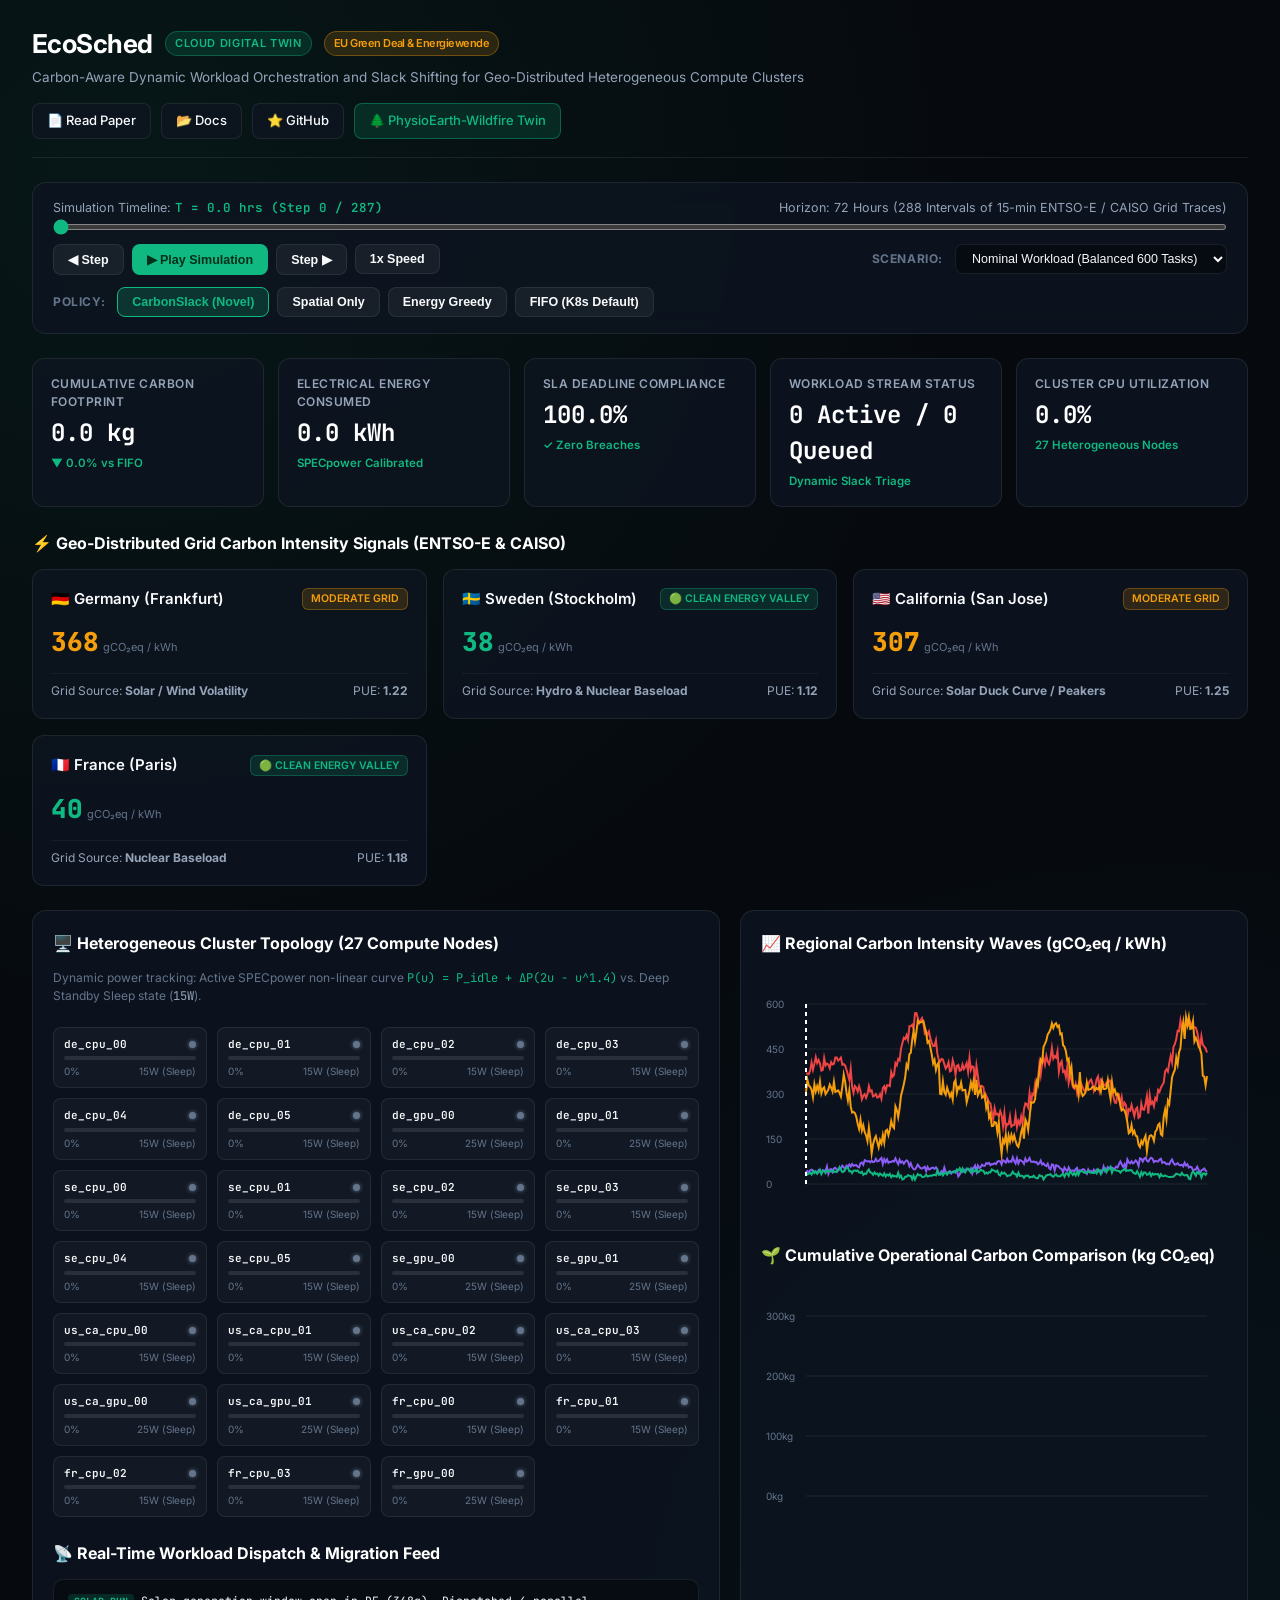
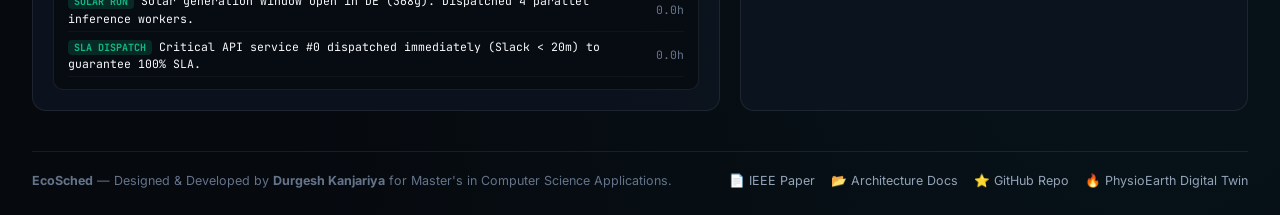
==== dashboard/index.html @ f652f5c0 "feat: add interactive digital twin, web paper, docs, and GitHub Pages deployment" ====
<!DOCTYPE html>
<html lang="en">
<head>
  <meta charset="UTF-8">
  <meta name="viewport" content="width=device-width, initial-scale=1.0">
  <meta http-equiv="Cache-Control" content="no-cache, no-store, must-revalidate">
  <meta http-equiv="Pragma" content="no-cache">
  <meta http-equiv="Expires" content="0">
  <title>EcoSched: Carbon-Aware Cluster Digital Twin & Simulator</title>
  <link rel="preconnect" href="https://fonts.googleapis.com">
  <link rel="preconnect" href="https://fonts.gstatic.com" crossorigin>
  <link href="https://fonts.googleapis.com/css2?family=Inter:wght@400;500;600;700;800&family=JetBrains+Mono:wght@400;600;700&display=swap" rel="stylesheet">
  <link rel="stylesheet" href="styles.css">
</head>
<body>
  <div class="container">
    <!-- Header -->
    <header>
      <div class="title-area">
        <h1>
          EcoSched
          <span class="badge-tag">Cloud Digital Twin</span>
          <span class="badge-flag">EU Green Deal & Energiewende</span>
        </h1>
        <p class="subtitle">
          Carbon-Aware Dynamic Workload Orchestration and Slack Shifting for Geo-Distributed Heterogeneous Compute Clusters
        </p>
      </div>
      <div class="header-links">
        <a href="paper.html" class="btn-link">📄 Read Paper</a>
        <a href="docs.html" class="btn-link">📂 Docs</a>
        <a href="https://github.com/durgesh261/EcoSched" class="btn-link" target="_blank" rel="noopener noreferrer">⭐ GitHub</a>
        <a href="https://durgesh261.github.io/PhysioEarth-Wildfire/" class="btn-link highlight" target="_blank" rel="noopener noreferrer">🌲 PhysioEarth-Wildfire Twin</a>
      </div>
    </header>

    <!-- Controls Bar -->
    <div class="controls-card">
      <div class="slider-container">
        <div class="slider-label-row">
          <span>Simulation Timeline: <strong id="activeStepBadge" class="active-step-badge">T = 0.0 hrs (Step 0)</strong></span>
          <span>Horizon: 72 Hours (288 Intervals of 15-min ENTSO-E / CAISO Grid Traces)</span>
        </div>
        <input type="range" id="timeSlider" class="range-slider" min="0" max="287" value="0" step="1">
      </div>
      <div class="controls-actions">
        <div class="button-group">
          <button id="prevBtn" class="btn-ctrl">◀ Step</button>
          <button id="playBtn" class="btn-ctrl primary">▶ Play Simulation</button>
          <button id="nextBtn" class="btn-ctrl">Step ▶</button>
          <button id="speedBtn" class="btn-ctrl">1x Speed</button>
        </div>

        <div class="button-group">
          <span class="policy-label">Scenario:</span>
          <select id="scenarioSelect" class="scenario-select">
            <option value="Nominal_Workload">Nominal Workload (Balanced 600 Tasks)</option>
            <option value="Tight_SLA_Deadlines">Tight SLA Deadlines (-50% Slack Buffer)</option>
            <option value="Heavy_Contention">Heavy Contention (2x Arrival Density)</option>
          </select>
        </div>

        <div class="button-group">
          <span class="policy-label">Policy:</span>
          <button class="btn-ctrl policy-btn active-policy" data-policy="CarbonSlack_Novel">CarbonSlack (Novel)</button>
          <button class="btn-ctrl policy-btn" data-policy="Spatial_Only_Carbon">Spatial Only</button>
          <button class="btn-ctrl policy-btn" data-policy="Energy_Greedy_Consolidation">Energy Greedy</button>
          <button class="btn-ctrl policy-btn" data-policy="FIFO_Default">FIFO (K8s Default)</button>
        </div>
      </div>
    </div>

    <!-- Live Telemetry HUD -->
    <div class="metrics-grid">
      <div class="metric-card">
        <span class="metric-title">Cumulative Carbon Footprint</span>
        <span id="m-carbon" class="metric-value">0.0 kg</span>
        <span id="m-savings-badge" class="metric-delta delta-good">▼ 12.4% vs FIFO</span>
      </div>
      <div class="metric-card">
        <span class="metric-title">Electrical Energy Consumed</span>
        <span id="m-energy" class="metric-value">0.0 kWh</span>
        <span class="metric-delta delta-good">SPECpower Calibrated</span>
      </div>
      <div class="metric-card">
        <span class="metric-title">SLA Deadline Compliance</span>
        <span id="m-sla" class="metric-value">100.0%</span>
        <span id="m-sla-badge" class="metric-delta delta-good">✓ Zero Breaches</span>
      </div>
      <div class="metric-card">
        <span class="metric-title">Workload Stream Status</span>
        <span id="m-tasks" class="metric-value">0 Active / 0 Queued</span>
        <span class="metric-delta delta-good">Dynamic Slack Triage</span>
      </div>
      <div class="metric-card">
        <span class="metric-title">Cluster CPU Utilization</span>
        <span id="m-cpu" class="metric-value">0.0%</span>
        <span class="metric-delta delta-good">27 Heterogeneous Nodes</span>
      </div>
    </div>

    <!-- Multi-Region Grid Status Cards -->
    <div class="section-title">
      <span>⚡ Geo-Distributed Grid Carbon Intensity Signals (ENTSO-E & CAISO)</span>
    </div>
    <div class="regions-grid" id="regionsContainer">
      <!-- Injected dynamically via app.js -->
    </div>

    <!-- Two-column Layout: Server Racks & Live Telemetry Charts -->
    <div class="twocol-layout">
      <!-- Left: Cluster Node Matrix -->
      <div class="panel-card">
        <div class="section-title">
          <span>🖥️ Heterogeneous Cluster Topology (27 Compute Nodes)</span>
        </div>
        <p style="font-size:12px; color:var(--text-dim); margin-bottom:12px;">
          Dynamic power tracking: Active SPECpower non-linear curve <code style="font-family:var(--font-mono); color:var(--accent-green);">P(u) = P_idle + ΔP(2u - u^1.4)</code> vs. Deep Standby Sleep state (<code style="font-family:var(--font-mono); color:var(--text-muted);">15W</code>).
        </p>
        <div class="node-grid" id="nodesContainer">
          <!-- Injected dynamically via app.js -->
        </div>

        <div class="section-title" style="margin-top:24px;">
          <span>📡 Real-Time Workload Dispatch & Migration Feed</span>
        </div>
        <div class="dispatch-feed" id="dispatchFeed">
          <!-- Injected dynamically via app.js -->
        </div>
      </div>

      <!-- Right: Real-time Charts -->
      <div class="panel-card">
        <div class="section-title">
          <span>📈 Regional Carbon Intensity Waves (gCO₂eq / kWh)</span>
        </div>
        <div class="chart-container">
          <canvas id="gridChart"></canvas>
        </div>

        <div class="section-title" style="margin-top:24px;">
          <span>🌱 Cumulative Operational Carbon Comparison (kg CO₂eq)</span>
        </div>
        <div class="chart-container">
          <canvas id="cumChart"></canvas>
        </div>
      </div>
    </div>

    <!-- Footer -->
    <footer>
      <div>
        <strong>EcoSched</strong> — Designed & Developed by <strong>Durgesh Kanjariya</strong> for Master's in Computer Science Applications.
      </div>
      <div class="footer-links">
        <a href="paper.html">📄 IEEE Paper</a>
        <a href="docs.html">📂 Architecture Docs</a>
        <a href="https://github.com/durgesh261/EcoSched" target="_blank">⭐ GitHub Repo</a>
        <a href="https://durgesh261.github.io/PhysioEarth-Wildfire/" target="_blank">🔥 PhysioEarth Digital Twin</a>
      </div>
    </footer>
  </div>

  <script src="app.js"></script>
</body>
</html>
---- dashboard/styles.css ----
:root {
  --bg-primary: #06090e;
  --bg-card: rgba(13, 20, 32, 0.85);
  --bg-card-hover: rgba(20, 30, 48, 0.95);
  --border-card: rgba(255, 255, 255, 0.08);

  --text-main: #f8fafc;
  --text-muted: #94a3b8;
  --text-dim: #64748b;

  --accent-green: #10b981;
  --accent-green-glow: rgba(16, 185, 129, 0.2);
  --accent-cyan: #06b6d4;
  --accent-solar: #f59e0b;
  --accent-carbon: #ef4444;
  --accent-purple: #8b5cf6;
  --accent-blue: #3b82f6;

  --font-sans: 'Inter', -apple-system, BlinkMacSystemFont, 'Segoe UI', Roboto, sans-serif;
  --font-mono: 'JetBrains Mono', 'Fira Code', monospace;
}

* {
  box-sizing: border-box;
  margin: 0;
  padding: 0;
}

body {
  background-color: var(--bg-primary);
  color: var(--text-main);
  font-family: var(--font-sans);
  line-height: 1.5;
  min-height: 100vh;
  padding: 24px 32px;
  background-image: 
    radial-gradient(circle at 10% 10%, rgba(16, 185, 129, 0.08) 0%, transparent 45%),
    radial-gradient(circle at 90% 90%, rgba(6, 182, 212, 0.06) 0%, transparent 45%);
}

.container {
  max-width: 1560px;
  margin: 0 auto;
}

/* Header */
header {
  display: flex;
  justify-content: space-between;
  align-items: flex-start;
  margin-bottom: 24px;
  padding-bottom: 18px;
  border-bottom: 1px solid var(--border-card);
  flex-wrap: wrap;
  gap: 16px;
}

.title-area h1 {
  font-size: 26px;
  font-weight: 700;
  letter-spacing: -0.02em;
  display: flex;
  align-items: center;
  gap: 12px;
  color: #ffffff;
}

.badge-tag {
  font-size: 11px;
  font-weight: 600;
  text-transform: uppercase;
  letter-spacing: 0.06em;
  background: rgba(16, 185, 129, 0.15);
  color: var(--accent-green);
  border: 1px solid rgba(16, 185, 129, 0.35);
  padding: 3px 9px;
  border-radius: 999px;
}

.badge-flag {
  font-size: 11px;
  font-weight: 600;
  background: rgba(245, 158, 11, 0.15);
  color: var(--accent-solar);
  border: 1px solid rgba(245, 158, 11, 0.35);
  padding: 3px 9px;
  border-radius: 999px;
}

.subtitle {
  color: var(--text-muted);
  font-size: 13.5px;
  margin-top: 4px;
  max-width: 860px;
}

.header-links {
  display: flex;
  gap: 10px;
  align-items: center;
  flex-wrap: wrap;
}

.btn-link {
  display: inline-flex;
  align-items: center;
  gap: 6px;
  padding: 7px 14px;
  border-radius: 8px;
  font-size: 13px;
  font-weight: 500;
  text-decoration: none;
  color: var(--text-main);
  background: var(--bg-card);
  border: 1px solid var(--border-card);
  transition: all 0.2s ease;
}

.btn-link:hover {
  background: var(--bg-card-hover);
  border-color: rgba(255, 255, 255, 0.2);
  transform: translateY(-1px);
}

.btn-link.highlight {
  background: rgba(16, 185, 129, 0.15);
  border-color: rgba(16, 185, 129, 0.4);
  color: var(--accent-green);
}

.btn-link.highlight:hover {
  background: rgba(16, 185, 129, 0.25);
  border-color: var(--accent-green);
}

/* Controls Bar */
.controls-card {
  background: var(--bg-card);
  backdrop-filter: blur(12px);
  border: 1px solid var(--border-card);
  border-radius: 14px;
  padding: 16px 20px;
  margin-bottom: 24px;
  display: flex;
  flex-direction: column;
  gap: 14px;
}

.slider-container {
  display: flex;
  flex-direction: column;
  gap: 6px;
}

.slider-label-row {
  display: flex;
  justify-content: space-between;
  font-size: 12.5px;
  color: var(--text-muted);
}

.active-step-badge {
  color: var(--accent-green);
  font-family: var(--font-mono);
  font-weight: 600;
}

.range-slider {
  width: 100%;
  height: 6px;
  border-radius: 4px;
  background: rgba(255, 255, 255, 0.12);
  outline: none;
  cursor: pointer;
  accent-color: var(--accent-green);
}

.controls-actions {
  display: flex;
  justify-content: space-between;
  align-items: center;
  flex-wrap: wrap;
  gap: 12px;
}

.button-group {
  display: flex;
  gap: 8px;
  align-items: center;
}

.btn-ctrl {
  padding: 7px 14px;
  border-radius: 8px;
  font-size: 12.5px;
  font-weight: 600;
  cursor: pointer;
  background: rgba(255, 255, 255, 0.05);
  border: 1px solid var(--border-card);
  color: var(--text-main);
  transition: all 0.2s ease;
  display: inline-flex;
  align-items: center;
  gap: 6px;
}

.btn-ctrl:hover {
  background: rgba(255, 255, 255, 0.1);
  border-color: rgba(255, 255, 255, 0.25);
}

.btn-ctrl.primary {
  background: var(--accent-green);
  color: #042f1a;
  border-color: transparent;
}

.btn-ctrl.primary:hover {
  background: #059669;
}

.btn-ctrl.active-policy {
  background: rgba(16, 185, 129, 0.2);
  border-color: var(--accent-green);
  color: var(--accent-green);
}

.policy-label {
  font-size: 12px;
  color: var(--text-dim);
  text-transform: uppercase;
  font-weight: 700;
  letter-spacing: 0.05em;
  margin-right: 4px;
}

.scenario-select {
  background: rgba(0, 0, 0, 0.4);
  border: 1px solid var(--border-card);
  color: var(--text-main);
  padding: 6px 12px;
  border-radius: 8px;
  font-size: 12.5px;
  outline: none;
  cursor: pointer;
}

/* Metrics HUD Grid */
.metrics-grid {
  display: grid;
  grid-template-columns: repeat(auto-fit, minmax(230px, 1fr));
  gap: 14px;
  margin-bottom: 24px;
}

.metric-card {
  background: var(--bg-card);
  border: 1px solid var(--border-card);
  border-radius: 12px;
  padding: 16px 18px;
  display: flex;
  flex-direction: column;
  position: relative;
  overflow: hidden;
  transition: transform 0.2s ease;
}

.metric-card:hover {
  transform: translateY(-2px);
  border-color: rgba(255, 255, 255, 0.15);
}

.metric-title {
  font-size: 12px;
  color: var(--text-muted);
  text-transform: uppercase;
  letter-spacing: 0.04em;
  font-weight: 600;
  margin-bottom: 4px;
}

.metric-value {
  font-size: 24px;
  font-weight: 700;
  font-family: var(--font-mono);
  color: #ffffff;
  margin-bottom: 4px;
}

.metric-delta {
  font-size: 11.5px;
  font-weight: 600;
  display: inline-flex;
  align-items: center;
  gap: 4px;
}

.delta-good {
  color: var(--accent-green);
}

.delta-warn {
  color: var(--accent-solar);
}

.delta-bad {
  color: var(--accent-carbon);
}

/* Regional Grid Section */
.section-title {
  font-size: 16px;
  font-weight: 700;
  color: #fff;
  margin-bottom: 14px;
  display: flex;
  align-items: center;
  gap: 8px;
}

.regions-grid {
  display: grid;
  grid-template-columns: repeat(auto-fit, minmax(320px, 1fr));
  gap: 16px;
  margin-bottom: 24px;
}

.region-card {
  background: var(--bg-card);
  border: 1px solid var(--border-card);
  border-radius: 12px;
  padding: 18px;
  display: flex;
  flex-direction: column;
  gap: 12px;
}

.region-card-header {
  display: flex;
  justify-content: space-between;
  align-items: center;
}

.region-name {
  font-size: 15px;
  font-weight: 600;
  display: flex;
  align-items: center;
  gap: 8px;
}

.ci-meter {
  display: flex;
  align-items: baseline;
  gap: 4px;
}

.ci-number {
  font-size: 26px;
  font-weight: 800;
  font-family: var(--font-mono);
}

.ci-unit {
  font-size: 11px;
  color: var(--text-dim);
}

.ci-status-pill {
  font-size: 10.5px;
  font-weight: 600;
  padding: 2px 8px;
  border-radius: 6px;
  text-transform: uppercase;
}

.status-clean {
  background: rgba(16, 185, 129, 0.15);
  color: var(--accent-green);
  border: 1px solid rgba(16, 185, 129, 0.3);
}

.status-moderate {
  background: rgba(245, 158, 11, 0.15);
  color: var(--accent-solar);
  border: 1px solid rgba(245, 158, 11, 0.3);
}

.status-dirty {
  background: rgba(239, 68, 68, 0.15);
  color: var(--accent-carbon);
  border: 1px solid rgba(239, 68, 68, 0.3);
}

.region-meta-row {
  display: flex;
  justify-content: space-between;
  font-size: 12px;
  color: var(--text-muted);
  border-top: 1px solid rgba(255, 255, 255, 0.05);
  padding-top: 8px;
}

/* Two-column layout for Cluster Racks and Charts */
.twocol-layout {
  display: grid;
  grid-template-columns: 1.15fr 0.85fr;
  gap: 20px;
  margin-bottom: 24px;
}

@media (max-width: 1100px) {
  .twocol-layout {
    grid-template-columns: 1fr;
  }
}

.panel-card {
  background: var(--bg-card);
  border: 1px solid var(--border-card);
  border-radius: 14px;
  padding: 20px;
  display: flex;
  flex-direction: column;
}

/* Cluster Racks Visualization */
.node-grid {
  display: grid;
  grid-template-columns: repeat(auto-fill, minmax(130px, 1fr));
  gap: 10px;
  margin-top: 10px;
}

.node-chip {
  background: rgba(255, 255, 255, 0.03);
  border: 1px solid rgba(255, 255, 255, 0.08);
  border-radius: 8px;
  padding: 8px 10px;
  display: flex;
  flex-direction: column;
  gap: 4px;
  font-size: 11px;
  transition: all 0.2s ease;
}

.node-chip:hover {
  background: rgba(255, 255, 255, 0.07);
  border-color: rgba(255, 255, 255, 0.2);
}

.node-chip-header {
  display: flex;
  justify-content: space-between;
  align-items: center;
  font-family: var(--font-mono);
  font-weight: 600;
  color: var(--text-main);
}

.node-state-dot {
  width: 7px;
  height: 7px;
  border-radius: 50%;
}

.state-standby {
  background: #64748b;
  box-shadow: 0 0 4px #64748b;
}

.state-active {
  background: var(--accent-green);
  box-shadow: 0 0 6px var(--accent-green);
}

.state-heavy {
  background: var(--accent-solar);
  box-shadow: 0 0 6px var(--accent-solar);
}

.util-bar-bg {
  width: 100%;
  height: 4px;
  background: rgba(255, 255, 255, 0.1);
  border-radius: 2px;
  overflow: hidden;
}

.util-bar-fill {
  height: 100%;
  background: var(--accent-green);
  border-radius: 2px;
  transition: width 0.3s ease;
}

/* Charts Panel */
.chart-container {
  width: 100%;
  height: 240px;
  position: relative;
  margin-top: 10px;
}

canvas {
  width: 100% !important;
  height: 100% !important;
  display: block;
}

/* Live Dispatch Feed */
.dispatch-feed {
  background: rgba(0, 0, 0, 0.35);
  border: 1px solid var(--border-card);
  border-radius: 10px;
  padding: 12px 14px;
  font-family: var(--font-mono);
  font-size: 11.5px;
  max-height: 210px;
  overflow-y: auto;
  display: flex;
  flex-direction: column;
  gap: 6px;
}

.feed-item {
  display: flex;
  justify-content: space-between;
  align-items: center;
  padding-bottom: 4px;
  border-bottom: 1px solid rgba(255, 255, 255, 0.04);
}

.tag-decision {
  padding: 1px 6px;
  border-radius: 4px;
  font-size: 10px;
  font-weight: 700;
}

.tag-shift {
  background: rgba(6, 182, 212, 0.18);
  color: var(--accent-cyan);
}

.tag-delay {
  background: rgba(245, 158, 11, 0.18);
  color: var(--accent-solar);
}

.tag-local {
  background: rgba(16, 185, 129, 0.18);
  color: var(--accent-green);
}

/* Footer */
footer {
  margin-top: 40px;
  padding-top: 20px;
  border-top: 1px solid var(--border-card);
  display: flex;
  justify-content: space-between;
  align-items: center;
  font-size: 12.5px;
  color: var(--text-dim);
  flex-wrap: wrap;
  gap: 12px;
}

.footer-links {
  display: flex;
  gap: 16px;
}

.footer-links a {
  color: var(--text-muted);
  text-decoration: none;
  transition: color 0.2s ease;
}

.footer-links a:hover {
  color: var(--text-main);
}
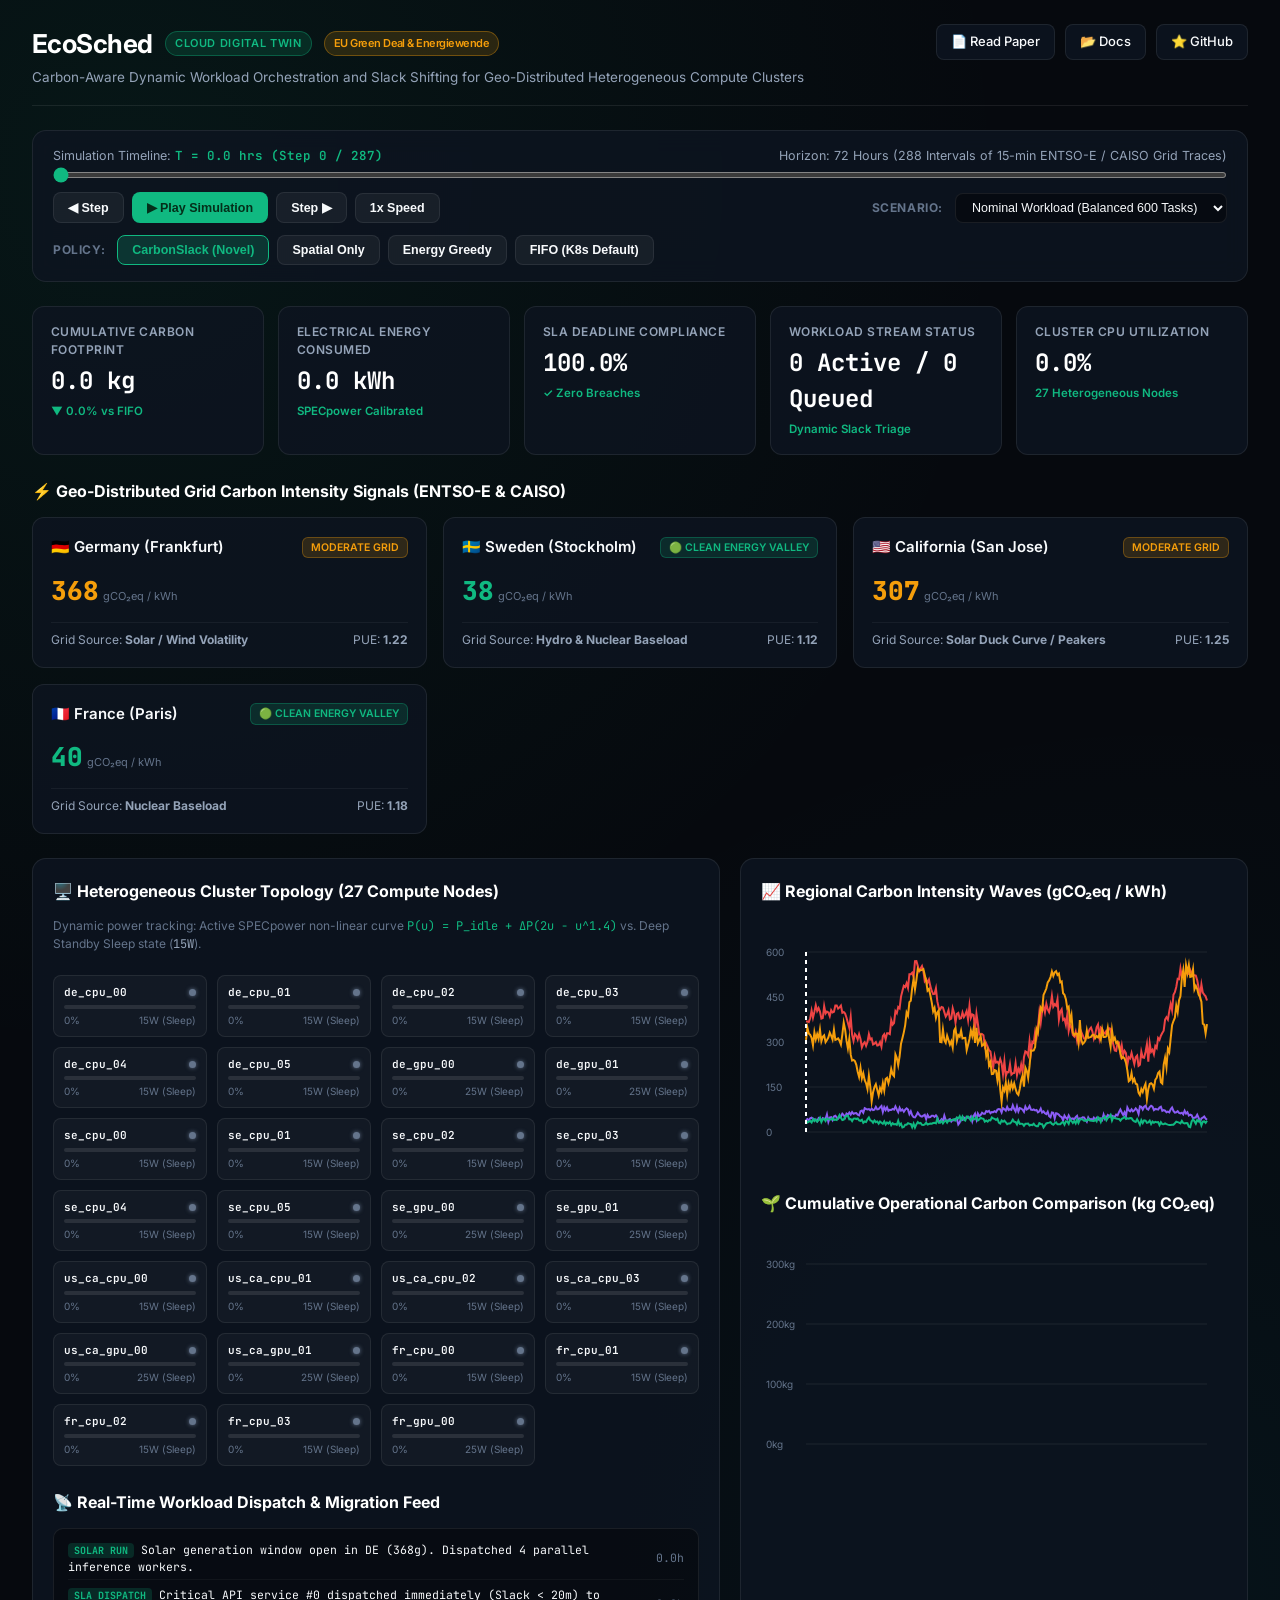
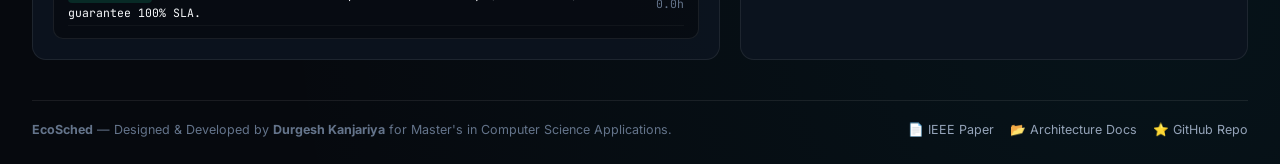
==== commit 65ac2da9: "chore: remove cross-links to keep EcoSched fully standalone" ====
--- a/dashboard/index.html
+++ b/dashboard/index.html
@@ -30,7 +30,6 @@
         <a href="paper.html" class="btn-link">📄 Read Paper</a>
         <a href="docs.html" class="btn-link">📂 Docs</a>
         <a href="https://github.com/durgesh261/EcoSched" class="btn-link" target="_blank" rel="noopener noreferrer">⭐ GitHub</a>
-        <a href="https://durgesh261.github.io/PhysioEarth-Wildfire/" class="btn-link highlight" target="_blank" rel="noopener noreferrer">🌲 PhysioEarth-Wildfire Twin</a>
       </div>
     </header>
 
@@ -156,7 +155,6 @@
         <a href="paper.html">📄 IEEE Paper</a>
         <a href="docs.html">📂 Architecture Docs</a>
         <a href="https://github.com/durgesh261/EcoSched" target="_blank">⭐ GitHub Repo</a>
-        <a href="https://durgesh261.github.io/PhysioEarth-Wildfire/" target="_blank">🔥 PhysioEarth Digital Twin</a>
       </div>
     </footer>
   </div>
@@ -164,3 +162,4 @@
   <script src="app.js"></script>
 </body>
 </html>
+
--- a/dashboard/styles.css
+++ b/dashboard/styles.css
@@ -581,3 +581,4 @@
 .footer-links a:hover {
   color: var(--text-main);
 }
+
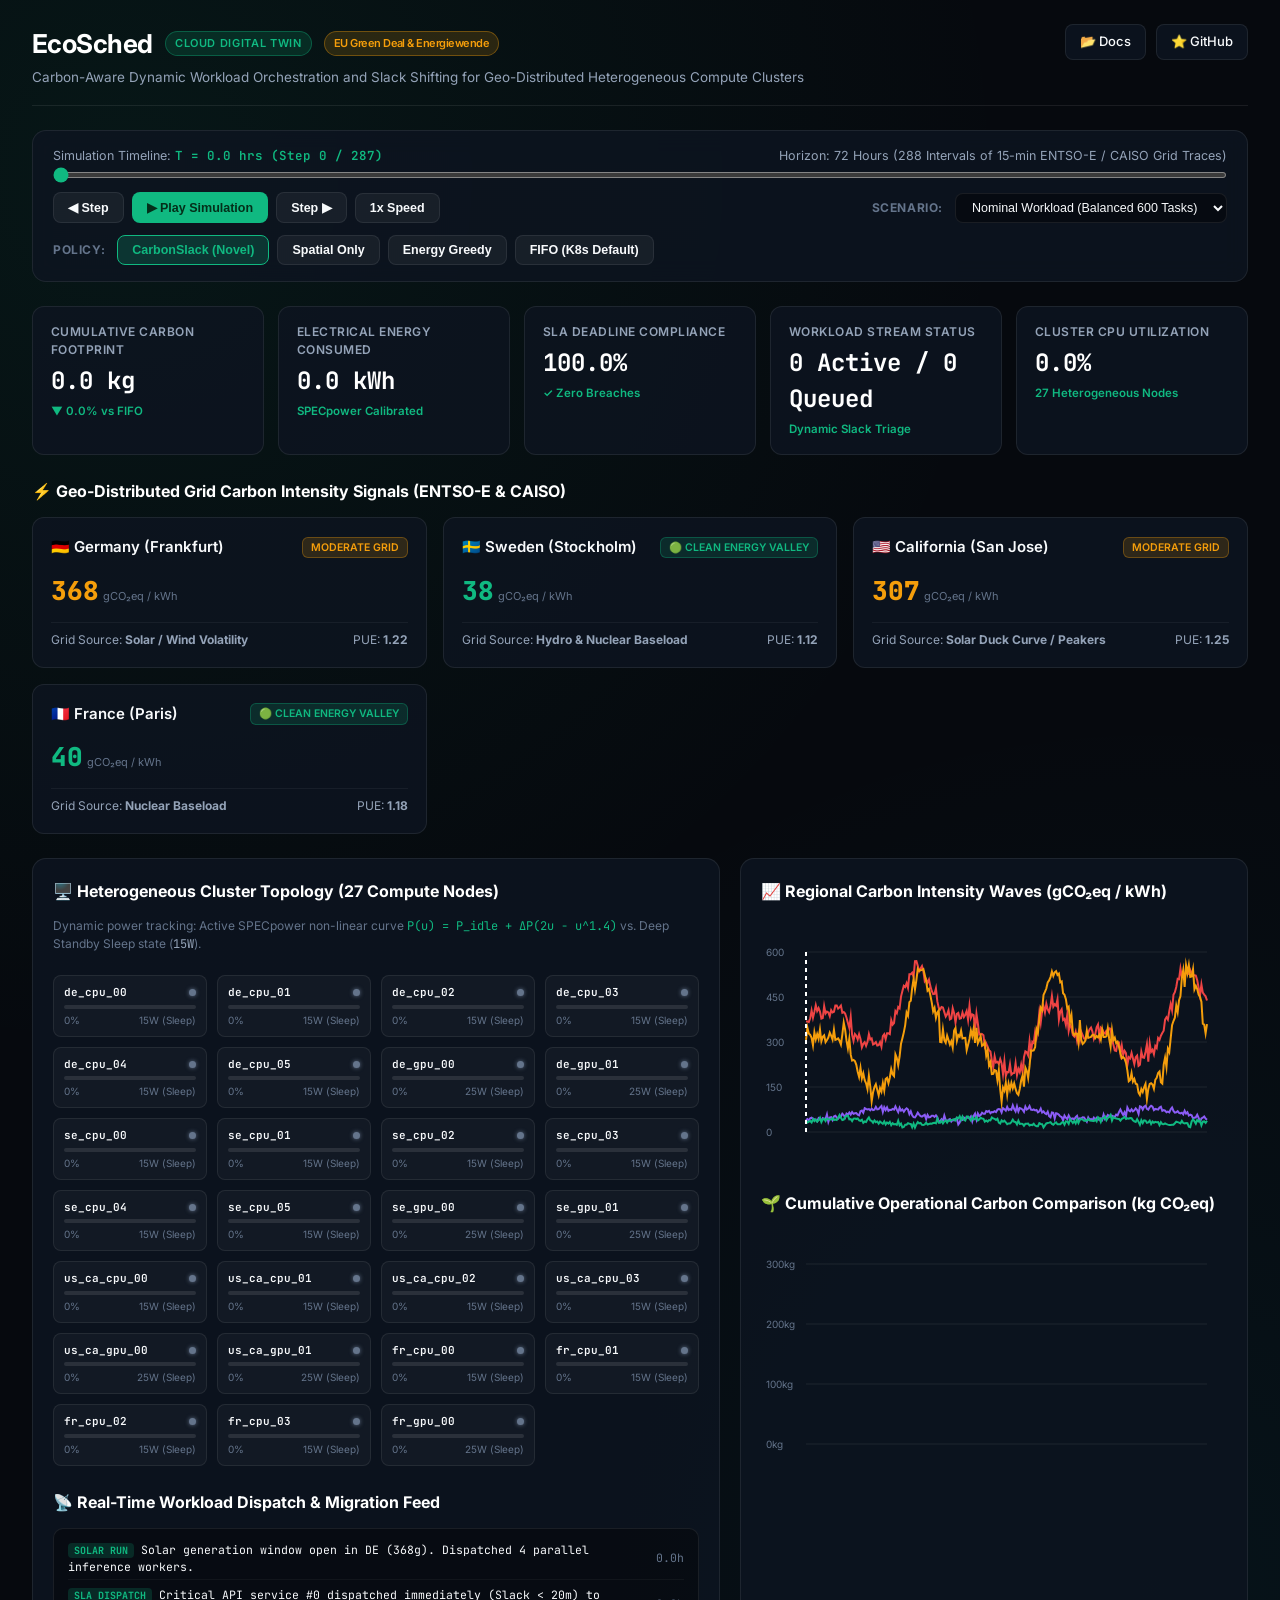
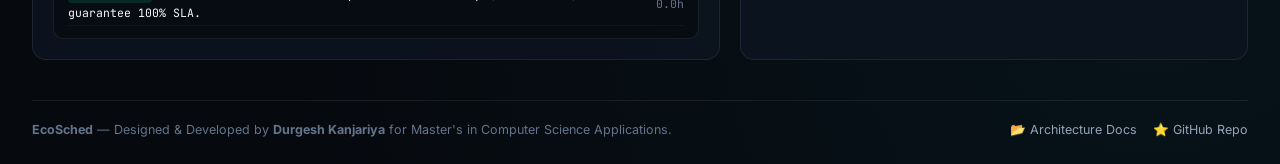
==== commit a62cb372: "chore: remove research paper from public git repository" ====
--- a/dashboard/index.html
+++ b/dashboard/index.html
@@ -27,7 +27,6 @@
         </p>
       </div>
       <div class="header-links">
-        <a href="paper.html" class="btn-link">📄 Read Paper</a>
         <a href="docs.html" class="btn-link">📂 Docs</a>
         <a href="https://github.com/durgesh261/EcoSched" class="btn-link" target="_blank" rel="noopener noreferrer">⭐ GitHub</a>
       </div>
@@ -152,7 +151,6 @@
         <strong>EcoSched</strong> — Designed & Developed by <strong>Durgesh Kanjariya</strong> for Master's in Computer Science Applications.
       </div>
       <div class="footer-links">
-        <a href="paper.html">📄 IEEE Paper</a>
         <a href="docs.html">📂 Architecture Docs</a>
         <a href="https://github.com/durgesh261/EcoSched" target="_blank">⭐ GitHub Repo</a>
       </div>
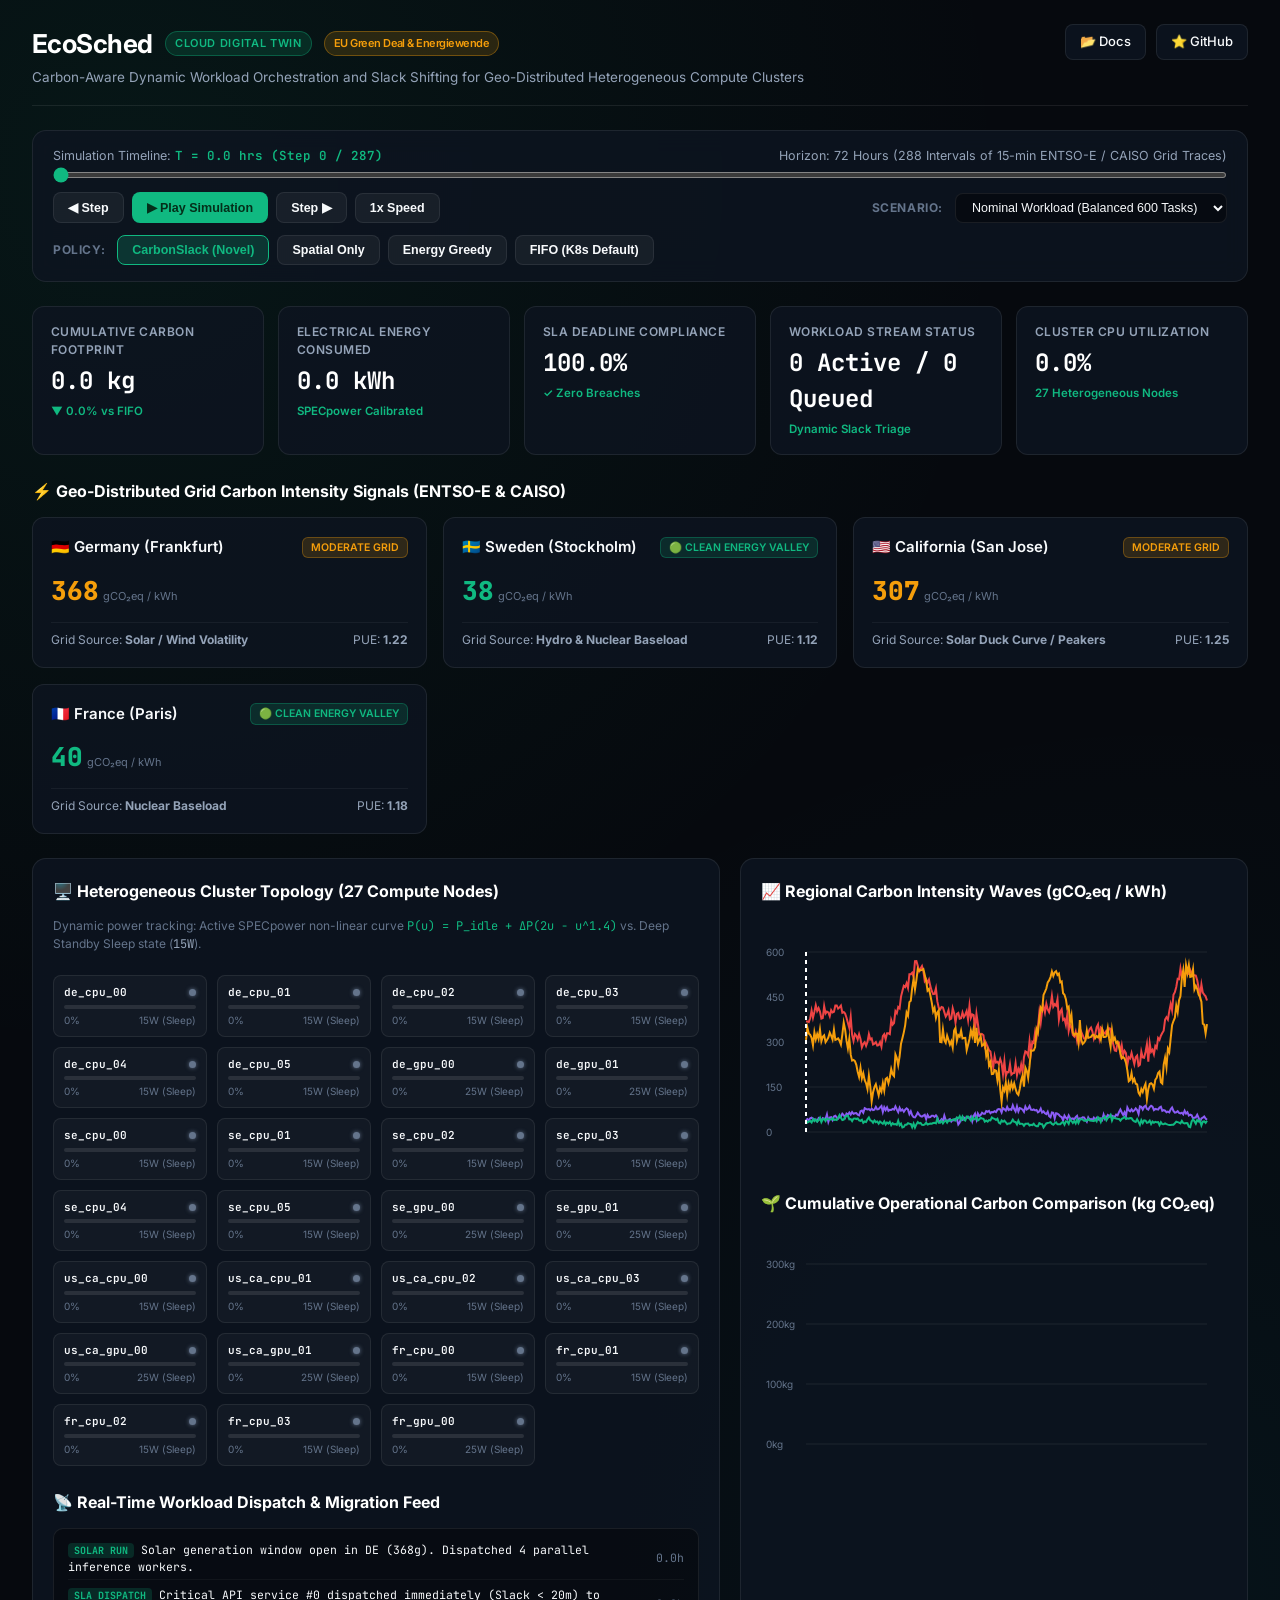
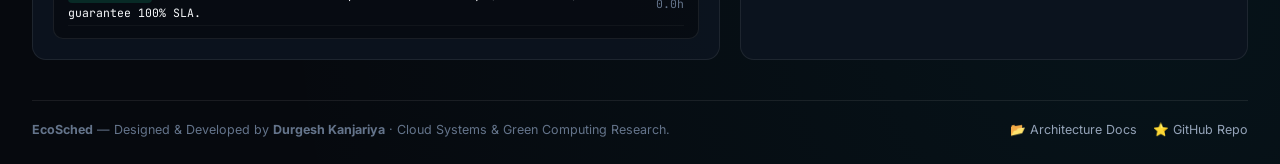
==== commit c9728f18: "chore: refine footer attribution in dashboard" ====
--- a/dashboard/index.html
+++ b/dashboard/index.html
@@ -148,7 +148,7 @@
     <!-- Footer -->
     <footer>
       <div>
-        <strong>EcoSched</strong> — Designed & Developed by <strong>Durgesh Kanjariya</strong> for Master's in Computer Science Applications.
+        <strong>EcoSched</strong> — Designed & Developed by <strong>Durgesh Kanjariya</strong> &middot; Cloud Systems & Green Computing Research.
       </div>
       <div class="footer-links">
         <a href="docs.html">📂 Architecture Docs</a>
